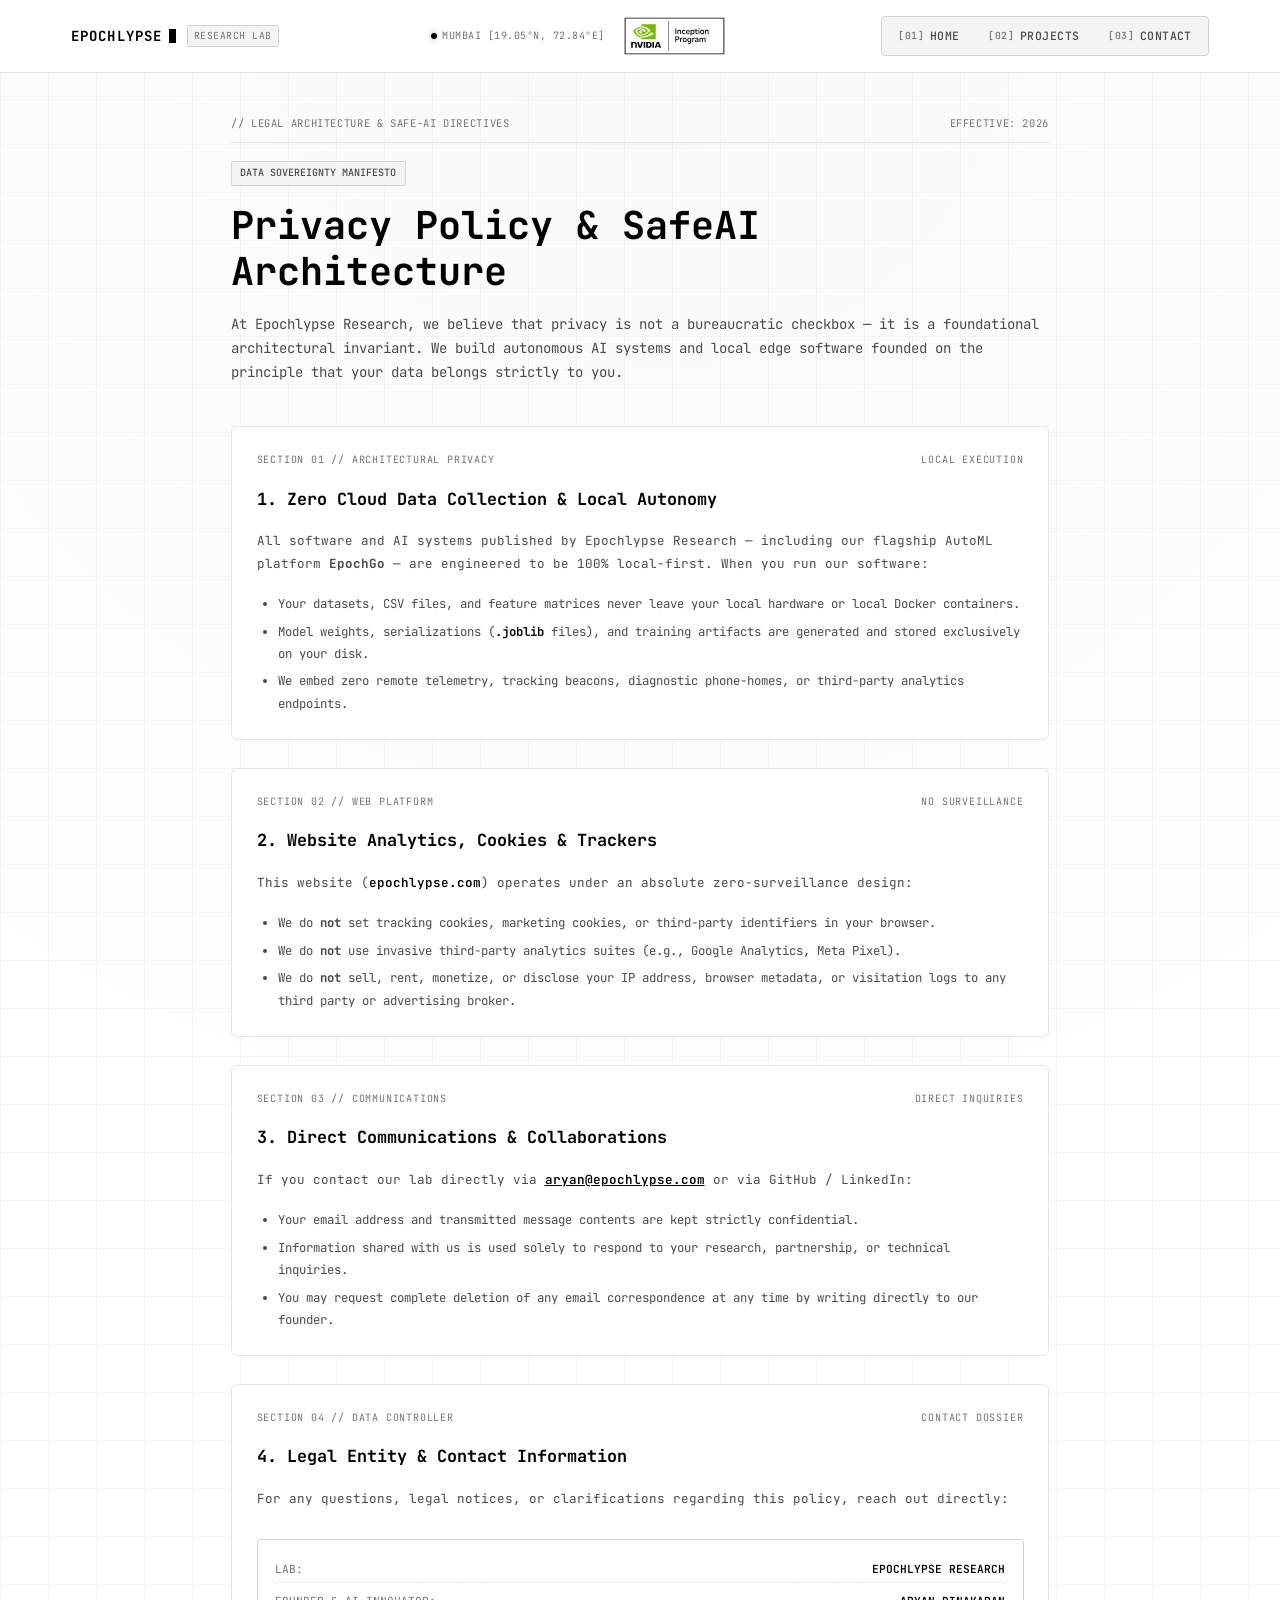
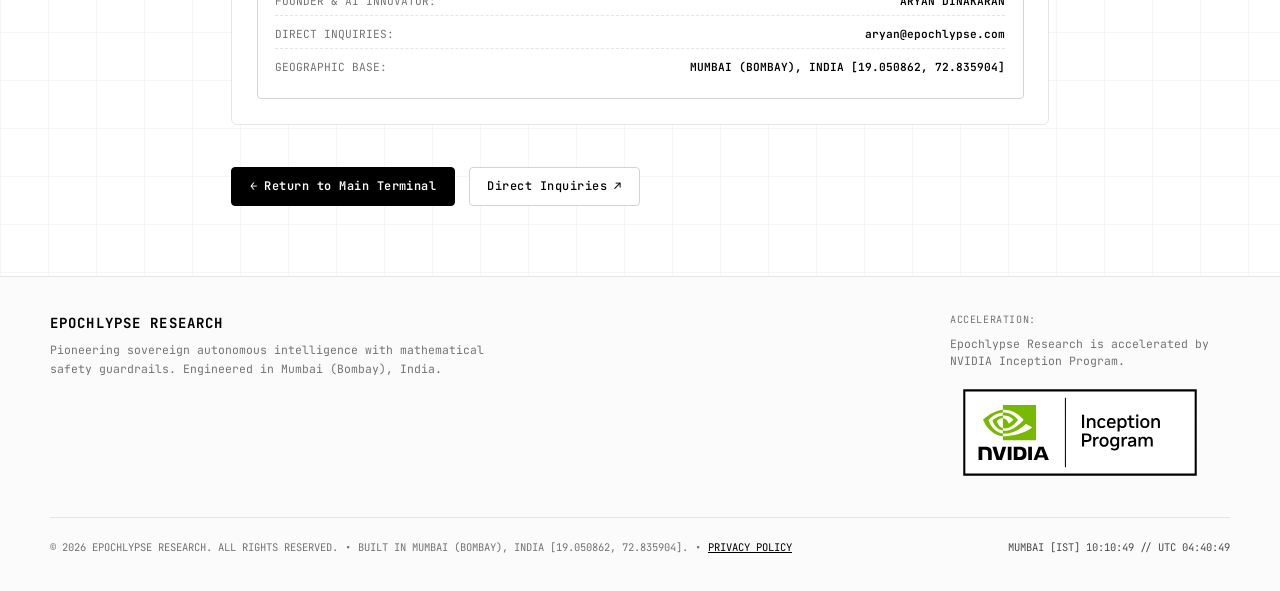
==== privacy.html @ 46781f53 "Deploy Epochlypse Research website with 3D binary globe, SafeAI branding & NVIDIA Inception accelera" ====
<!DOCTYPE html>
<html lang="en">
<head>
  <meta charset="UTF-8" />
  <meta name="viewport" content="width=device-width, initial-scale=1.0" />
  <meta name="theme-color" content="#ffffff" />
  <meta name="description" content="Epochlypse Research Privacy Policy — Local-first execution, zero telemetry, zero data collection, and absolute data sovereignty." />
  <meta name="author" content="Aryan Dinakaran" />
  
  <title>Privacy Policy // Epochlypse Research</title>
  
  <!-- Monospace Typography -->
  <link rel="preconnect" href="https://fonts.googleapis.com" />
  <link rel="preconnect" href="https://fonts.gstatic.com" crossorigin />
  <link href="https://fonts.googleapis.com/css2?family=JetBrains+Mono:wght@300;400;500;600;700&display=swap" rel="stylesheet" />
  
  <!-- Stylesheet -->
  <link rel="stylesheet" href="./style.css" />
  <link rel="icon" href="data:image/svg+xml,<svg xmlns=%22http://www.w3.org/2000/svg%22 viewBox=%220 0 100 100%22><text y=%22.9em%22 font-size=%2290%22 fill=%22%23000000%22 font-family=%22monospace%22 font-weight=%22bold%22>E</text></svg>" />
</head>
<body>

  <!-- ========================================================================
       TOP NAVIGATION & SYSTEM HEADER
       ======================================================================== -->
  <header class="header-wrapper">
    <div class="header-container">
      
      <div class="header-top-row">
        <div class="brand-section">
          <a href="./index.html#home" class="brand-logo" title="Epochlypse Research">
            EPOCHLYPSE <span class="brand-cursor"></span>
          </a>
          <span class="brand-tag">RESEARCH LAB</span>
        </div>

        <div class="header-meta">
          <div class="sys-status">
            <span class="status-dot"></span>
            <span>MUMBAI [19.05°N, 72.84°E]</span>
          </div>
          <a href="https://www.nvidia.com/en-us/startups/" target="_blank" rel="noopener noreferrer" class="header-nvidia-badge" title="Epochlypse Research is accelerated by NVIDIA Inception Program">
            <img src="./assets/nvidia-inception-program-badge-rgb-for-screen.svg" alt="Epochlypse Research is accelerated by NVIDIA Inception Program" />
          </a>
        </div>
      </div>

      <nav class="nav-tabs" role="tablist" aria-label="Main Navigation">
        <a href="./index.html#home" class="nav-tab-btn">
          <span class="nav-tab-num">[01]</span> HOME
        </a>
        <a href="./index.html#projects" class="nav-tab-btn">
          <span class="nav-tab-num">[02]</span> PROJECTS
        </a>
        <a href="./index.html#contact" class="nav-tab-btn">
          <span class="nav-tab-num">[03]</span> CONTACT
        </a>
      </nav>

    </div>
  </header>

  <!-- ========================================================================
       MAIN PRIVACY POLICY CONTENT
       ======================================================================== -->
  <main style="max-width: 860px; padding-top: 3rem; padding-bottom: 5rem;">

    <div class="section-badge-bar">
      <span>// LEGAL ARCHITECTURE &amp; SAFE-AI DIRECTIVES</span>
      <span>EFFECTIVE: 2026</span>
    </div>

    <div style="display: flex; flex-direction: column; gap: 1.25rem; margin-bottom: 3rem;">
      <div class="section-badge" style="align-self: flex-start;">DATA SOVEREIGNTY MANIFESTO</div>
      <h1 style="font-size: clamp(2rem, 3.5vw, 2.75rem); font-weight: 700; color: #000000; line-height: 1.2;">
        Privacy Policy &amp; SafeAI Architecture
      </h1>
      <p style="font-size: 1rem; color: var(--text-secondary); line-height: 1.7;">
        At Epochlypse Research, we believe that privacy is not a bureaucratic checkbox — it is a foundational architectural invariant. We build autonomous AI systems and local edge software founded on the principle that your data belongs strictly to you.
      </p>
    </div>

    <!-- Core Privacy Clauses -->
    <div style="display: flex; flex-direction: column; gap: 2rem;">

      <!-- Section 1 -->
      <div class="card-box">
        <div class="card-header-bar">
          <span>SECTION 01 // ARCHITECTURAL PRIVACY</span>
          <span>LOCAL EXECUTION</span>
        </div>
        <h2 style="font-size: 1.2rem; font-weight: 700; color: #000000;">1. Zero Cloud Data Collection &amp; Local Autonomy</h2>
        <p style="font-size: 0.9rem; color: var(--text-secondary); line-height: 1.8;">
          All software and AI systems published by Epochlypse Research — including our flagship AutoML platform <strong>EpochGo</strong> — are engineered to be 100% local-first. When you run our software:
        </p>
        <ul style="padding-left: 1.5rem; font-size: 0.88rem; color: var(--text-secondary); line-height: 1.8; display: flex; flex-direction: column; gap: 0.4rem;">
          <li>Your datasets, CSV files, and feature matrices never leave your local hardware or local Docker containers.</li>
          <li>Model weights, serializations (<span style="color:#000; font-weight:600;">.joblib</span> files), and training artifacts are generated and stored exclusively on your disk.</li>
          <li>We embed zero remote telemetry, tracking beacons, diagnostic phone-homes, or third-party analytics endpoints.</li>
        </ul>
      </div>

      <!-- Section 2 -->
      <div class="card-box">
        <div class="card-header-bar">
          <span>SECTION 02 // WEB PLATFORM</span>
          <span>NO SURVEILLANCE</span>
        </div>
        <h2 style="font-size: 1.2rem; font-weight: 700; color: #000000;">2. Website Analytics, Cookies &amp; Trackers</h2>
        <p style="font-size: 0.9rem; color: var(--text-secondary); line-height: 1.8;">
          This website (<span style="color:#000; font-weight:600;">epochlypse.com</span>) operates under an absolute zero-surveillance design:
        </p>
        <ul style="padding-left: 1.5rem; font-size: 0.88rem; color: var(--text-secondary); line-height: 1.8; display: flex; flex-direction: column; gap: 0.4rem;">
          <li>We do <strong>not</strong> set tracking cookies, marketing cookies, or third-party identifiers in your browser.</li>
          <li>We do <strong>not</strong> use invasive third-party analytics suites (e.g., Google Analytics, Meta Pixel).</li>
          <li>We do <strong>not</strong> sell, rent, monetize, or disclose your IP address, browser metadata, or visitation logs to any third party or advertising broker.</li>
        </ul>
      </div>

      <!-- Section 3 -->
      <div class="card-box">
        <div class="card-header-bar">
          <span>SECTION 03 // COMMUNICATIONS</span>
          <span>DIRECT INQUIRIES</span>
        </div>
        <h2 style="font-size: 1.2rem; font-weight: 700; color: #000000;">3. Direct Communications &amp; Collaborations</h2>
        <p style="font-size: 0.9rem; color: var(--text-secondary); line-height: 1.8;">
          If you contact our lab directly via <a href="mailto:aryan@epochlypse.com" style="color:#000; font-weight:600; text-decoration:underline;">aryan@epochlypse.com</a> or via GitHub / LinkedIn:
        </p>
        <ul style="padding-left: 1.5rem; font-size: 0.88rem; color: var(--text-secondary); line-height: 1.8; display: flex; flex-direction: column; gap: 0.4rem;">
          <li>Your email address and transmitted message contents are kept strictly confidential.</li>
          <li>Information shared with us is used solely to respond to your research, partnership, or technical inquiries.</li>
          <li>You may request complete deletion of any email correspondence at any time by writing directly to our founder.</li>
        </ul>
      </div>

      <!-- Section 4 -->
      <div class="card-box">
        <div class="card-header-bar">
          <span>SECTION 04 // DATA CONTROLLER</span>
          <span>CONTACT DOSSIER</span>
        </div>
        <h2 style="font-size: 1.2rem; font-weight: 700; color: #000000;">4. Legal Entity &amp; Contact Information</h2>
        <p style="font-size: 0.9rem; color: var(--text-secondary); line-height: 1.8;">
          For any questions, legal notices, or clarifications regarding this policy, reach out directly:
        </p>
        <div class="origin-coords-card" style="margin-top: 0.75rem;">
          <div class="coord-row">
            <span class="coord-key">LAB:</span>
            <span class="coord-val">EPOCHLYPSE RESEARCH</span>
          </div>
          <div class="coord-row">
            <span class="coord-key">FOUNDER &amp; AI INNOVATOR:</span>
            <span class="coord-val">ARYAN DINAKARAN</span>
          </div>
          <div class="coord-row">
            <span class="coord-key">DIRECT INQUIRIES:</span>
            <span class="coord-val">aryan@epochlypse.com</span>
          </div>
          <div class="coord-row">
            <span class="coord-key">GEOGRAPHIC BASE:</span>
            <span class="coord-val">MUMBAI (BOMBAY), INDIA [19.050862, 72.835904]</span>
          </div>
        </div>
      </div>

    </div>

    <!-- Return to Home CTA -->
    <div style="margin-top: 3rem; display: flex; gap: 1rem; align-items: center;">
      <a href="./index.html#home" class="btn-primary">
        ← Return to Main Terminal
      </a>
      <a href="mailto:aryan@epochlypse.com" class="btn-secondary">
        Direct Inquiries ↗
      </a>
    </div>

  </main>

  <!-- ========================================================================
       UNIVERSAL MINIMALIST FOOTER
       ======================================================================== -->
  <footer>
    <div class="footer-container">
      
      <div class="footer-top">
        <div class="footer-brand-col">
          <div class="brand-logo">EPOCHLYPSE RESEARCH</div>
          <p class="footer-motto">
            Pioneering sovereign autonomous intelligence with mathematical safety guardrails. Engineered in Mumbai (Bombay), India.
          </p>
        </div>

        <div class="footer-nvidia-col">
          <span style="font-size: 0.72rem; color: var(--text-muted); letter-spacing: 0.06em; text-transform: uppercase;">ACCELERATION:</span>
          <p style="font-size: 0.82rem; color: var(--text-muted); max-width: 280px; line-height: 1.5;">
            Epochlypse Research is accelerated by NVIDIA Inception Program.
          </p>
          <a href="https://www.nvidia.com/en-us/startups/" target="_blank" rel="noopener noreferrer" title="Epochlypse Research is accelerated by NVIDIA Inception Program">
            <img src="./assets/nvidia-inception-program-badge-rgb-for-screen.svg" alt="Epochlypse Research is accelerated by NVIDIA Inception Program" class="footer-nvidia-badge-img" />
          </a>
        </div>
      </div>

      <div class="footer-bottom">
        <div class="footer-credits">
          <span>&copy; 2026 EPOCHLYPSE RESEARCH. ALL RIGHTS RESERVED.</span>
          <span>&bull;</span>
          <span>BUILT IN MUMBAI (BOMBAY), INDIA [19.050862, 72.835904].</span>
          <span>&bull;</span>
          <a href="./privacy.html" style="color: var(--text-primary); text-decoration: underline;">PRIVACY POLICY</a>
        </div>

        <div id="liveClock" class="footer-clock">
          MUMBAI [IST] --:--:-- // UTC --:--:--
        </div>
      </div>

    </div>
  </footer>

  <script>
    // Live clock for privacy page
    function updateClock() {
      const el = document.getElementById("liveClock");
      if (!el) return;
      const now = new Date();
      const istTime = new Intl.DateTimeFormat("en-GB", { timeZone: "Asia/Kolkata", hour12: false, hour: "2-digit", minute: "2-digit", second: "2-digit" }).format(now);
      const utcTime = String(now.getUTCHours()).padStart(2,"0") + ":" + String(now.getUTCMinutes()).padStart(2,"0") + ":" + String(now.getUTCSeconds()).padStart(2,"0");
      el.textContent = "MUMBAI [IST] " + istTime + " // UTC " + utcTime;
    }
    updateClock();
    setInterval(updateClock, 1000);
  </script>
</body>
</html>
---- style.css ----
/* ==========================================================================
   EPOCHLYPSE RESEARCH // STYLESHEET (LIGHT MODE ONLY)
   Aesthetic: Monochromatic, High-Tech, Code-Style, Minimalist (Parallel.ai inspired)
   Color Palette: Pure Black & White (Light Mode)
   Mobile-First & Fully Responsive
   ========================================================================== */

:root {
  --bg-primary: #ffffff;
  --bg-secondary: #fbfbfb;
  --bg-tertiary: #f4f4f4;
  --bg-card: #ffffff;
  --bg-card-hover: #f9f9f9;
  
  --border-subtle: #e5e5e5;
  --border-medium: #d4d4d4;
  --border-bright: #a3a3a3;
  --border-focus: #000000;
  
  --text-primary: #000000;
  --text-secondary: #4a4a4a;
  --text-muted: #737373;
  --text-faint: #a3a3a3;
  
  --font-mono: "JetBrains Mono", "SF Mono", "Fira Code", "Roboto Mono", Menlo, Monaco, Consolas, "Courier New", monospace;
  --font-sans: -apple-system, BlinkMacSystemFont, "Segoe UI", Roboto, "Helvetica Neue", Arial, sans-serif;
  
  --radius-xs: 2px;
  --radius-sm: 4px;
  --radius-md: 6px;
  --radius-lg: 8px;
  
  --transition-fast: 0.15s cubic-bezier(0.16, 1, 0.3, 1);
  --transition-base: 0.25s cubic-bezier(0.16, 1, 0.3, 1);
  
  --site-max-width: 1180px;
}

/* Base Reset */
*, *::before, *::after {
  box-sizing: border-box;
  margin: 0;
  padding: 0;
}

html, body {
  width: 100%;
  max-width: 100vw;
  overflow-x: hidden;
}

html {
  background-color: var(--bg-primary);
  color: var(--text-primary);
  font-family: var(--font-mono);
  font-size: 14px;
  line-height: 1.6;
  -webkit-font-smoothing: antialiased;
  -moz-osx-font-smoothing: grayscale;
  scroll-behavior: smooth;
}

body {
  background-color: var(--bg-primary);
  color: var(--text-primary);
  min-height: 100vh;
  display: flex;
  flex-direction: column;
  position: relative;
  background-image: 
    radial-gradient(circle at 50% 0%, rgba(0, 0, 0, 0.02) 0%, transparent 70%),
    linear-gradient(to right, rgba(0, 0, 0, 0.035) 1px, transparent 1px),
    linear-gradient(to bottom, rgba(0, 0, 0, 0.035) 1px, transparent 1px);
  background-size: 100% 100%, 48px 48px, 48px 48px;
  background-position: 0 0, 0 0, 0 0;
}

/* Utility Links */
a {
  color: var(--text-primary);
  text-decoration: none;
  transition: all var(--transition-fast);
}

a:hover {
  color: #000000;
  text-decoration: underline;
  text-underline-offset: 3px;
}

/* Header & Navigation */
.header-wrapper {
  position: sticky;
  top: 0;
  z-index: 100;
  background: rgba(255, 255, 255, 0.94);
  backdrop-filter: blur(14px);
  -webkit-backdrop-filter: blur(14px);
  border-bottom: 1px solid var(--border-subtle);
  width: 100%;
  max-width: 100vw;
  box-sizing: border-box;
}

.header-container {
  max-width: var(--site-max-width);
  margin: 0 auto;
  padding: 0.85rem 1.5rem;
  display: flex;
  align-items: center;
  justify-content: space-between;
  gap: 1.25rem;
}

.header-top-row {
  display: contents;
}

.brand-section {
  display: flex;
  align-items: center;
  gap: 0.75rem;
}

.brand-logo {
  font-weight: 700;
  font-size: 1rem;
  letter-spacing: 0.08em;
  text-transform: uppercase;
  color: var(--text-primary);
  display: flex;
  align-items: center;
  gap: 0.5rem;
}

.brand-cursor {
  display: inline-block;
  width: 7px;
  height: 14px;
  background-color: var(--text-primary);
  animation: blink 1.1s steps(2, start) infinite;
}

@keyframes blink {
  0%, 100% { opacity: 1; }
  50% { opacity: 0; }
}

.brand-tag {
  font-size: 0.7rem;
  color: var(--text-muted);
  border: 1px solid var(--border-medium);
  padding: 0.15rem 0.45rem;
  border-radius: var(--radius-xs);
  letter-spacing: 0.05em;
  text-transform: uppercase;
  background: var(--bg-tertiary);
}

/* Nav Tabs */
.nav-tabs {
  display: flex;
  align-items: center;
  background: var(--bg-tertiary);
  border: 1px solid var(--border-medium);
  border-radius: var(--radius-sm);
  padding: 0.25rem;
  gap: 0.25rem;
}

.nav-tab-btn {
  background: transparent;
  color: var(--text-secondary);
  border: none;
  font-family: var(--font-mono);
  font-size: 0.82rem;
  font-weight: 500;
  padding: 0.45rem 0.9rem;
  border-radius: var(--radius-xs);
  cursor: pointer;
  letter-spacing: 0.04em;
  transition: all var(--transition-fast);
  display: flex;
  align-items: center;
  gap: 0.4rem;
}

.nav-tab-btn:hover {
  color: var(--text-primary);
  background: rgba(0, 0, 0, 0.04);
}

.nav-tab-btn.active {
  color: #ffffff;
  background: #000000;
  font-weight: 600;
}

.nav-tab-num {
  font-size: 0.7rem;
  opacity: 0.75;
}

/* Header Meta & Badge */
.header-meta {
  display: flex;
  align-items: center;
  gap: 1rem;
}

.sys-status {
  display: flex;
  align-items: center;
  gap: 0.4rem;
  font-size: 0.72rem;
  color: var(--text-muted);
  letter-spacing: 0.05em;
}

.status-dot {
  width: 6px;
  height: 6px;
  border-radius: 50%;
  background-color: #000000;
  box-shadow: 0 0 6px rgba(0, 0, 0, 0.35);
  animation: pulse-dot 2.5s infinite;
}

@keyframes pulse-dot {
  0%, 100% { opacity: 1; transform: scale(1); }
  50% { opacity: 0.35; transform: scale(0.85); }
}

.header-nvidia-badge {
  display: flex;
  align-items: center;
  transition: opacity var(--transition-fast);
}

.header-nvidia-badge img {
  height: 48px;
  width: auto;
  border-radius: var(--radius-xs);
  display: block;
}

.header-nvidia-badge:hover {
  opacity: 0.85;
}

/* Main Container */
main {
  flex: 1;
  max-width: var(--site-max-width);
  width: 100%;
  margin: 0 auto;
  padding: 2.5rem 1.5rem 4rem;
}

/* Tab Views */
.tab-view {
  display: none;
  opacity: 0;
  transform: translateY(6px);
  transition: opacity var(--transition-base), transform var(--transition-base);
}

.tab-view.active {
  display: block;
  opacity: 1;
  transform: translateY(0);
}

/* Common Section Headers */
.section-badge-bar {
  display: flex;
  align-items: center;
  justify-content: space-between;
  flex-wrap: wrap;
  gap: 0.5rem;
  margin-bottom: 1.25rem;
  padding-bottom: 0.75rem;
  border-bottom: 1px solid var(--border-subtle);
  font-size: 0.75rem;
  color: var(--text-muted);
  letter-spacing: 0.06em;
  text-transform: uppercase;
}

.section-badge {
  display: inline-flex;
  align-items: center;
  gap: 0.4rem;
  background: var(--bg-tertiary);
  border: 1px solid var(--border-medium);
  padding: 0.25rem 0.6rem;
  border-radius: var(--radius-xs);
  font-size: 0.72rem;
  color: var(--text-secondary);
  font-weight: 500;
}

/* ==========================================================================
   TAB 1: HOME // HERO & GLOBE
   ========================================================================== */

.hero-section {
  display: grid;
  grid-template-columns: 1.2fr 1fr;
  gap: 2.5rem;
  align-items: center;
  margin-bottom: 4.5rem;
  padding: 1.5rem 0;
}

.hero-content {
  display: flex;
  flex-direction: column;
  gap: 1.5rem;
}

.punchline-badge {
  display: inline-flex;
  align-items: center;
  gap: 0.5rem;
  font-size: 0.75rem;
  color: var(--text-secondary);
  letter-spacing: 0.08em;
  text-transform: uppercase;
  flex-wrap: wrap;
}

.hero-punchline {
  font-size: clamp(1.8rem, 3.2vw, 2.65rem);
  font-weight: 700;
  line-height: 1.25;
  letter-spacing: -0.02em;
  color: var(--text-primary);
}

.hero-punchline span.highlight {
  color: #000000;
  border-bottom: 2px solid #000000;
  padding-bottom: 2px;
}

.hero-description {
  font-size: 0.95rem;
  color: var(--text-secondary);
  line-height: 1.7;
  max-width: 580px;
}

.hero-cta-group {
  display: flex;
  flex-wrap: wrap;
  align-items: center;
  gap: 0.85rem;
  margin-top: 0.5rem;
}

.btn-primary {
  display: inline-flex;
  align-items: center;
  gap: 0.5rem;
  background: #000000;
  color: #ffffff;
  font-family: var(--font-mono);
  font-size: 0.85rem;
  font-weight: 600;
  padding: 0.65rem 1.25rem;
  border-radius: var(--radius-sm);
  border: 1px solid #000000;
  cursor: pointer;
  letter-spacing: 0.04em;
  transition: all var(--transition-fast);
  text-decoration: none;
}

.btn-primary:hover {
  background: #262626;
  border-color: #262626;
  color: #ffffff;
  text-decoration: none;
  transform: translateY(-1px);
}

.btn-secondary {
  display: inline-flex;
  align-items: center;
  gap: 0.5rem;
  background: #ffffff;
  color: var(--text-primary);
  font-family: var(--font-mono);
  font-size: 0.85rem;
  font-weight: 500;
  padding: 0.65rem 1.25rem;
  border-radius: var(--radius-sm);
  border: 1px solid var(--border-medium);
  cursor: pointer;
  letter-spacing: 0.04em;
  transition: all var(--transition-fast);
  text-decoration: none;
}

.btn-secondary:hover {
  background: var(--bg-tertiary);
  border-color: var(--border-bright);
  color: #000000;
  text-decoration: none;
  transform: translateY(-1px);
}

/* Globe Visual Container */
.globe-wrapper {
  position: relative;
  display: flex;
  flex-direction: column;
  align-items: center;
  justify-content: center;
  width: 100%;
}

.globe-hud-bar {
  display: flex;
  align-items: center;
  justify-content: space-between;
  width: 100%;
  max-width: 480px;
  font-size: 0.72rem;
  color: var(--text-muted);
  margin-bottom: 0.5rem;
  letter-spacing: 0.05em;
  text-transform: uppercase;
  flex-wrap: wrap;
  gap: 0.4rem;
}

.globe-canvas-container {
  position: relative;
  width: 100%;
  max-width: 480px;
  aspect-ratio: 1 / 1;
  display: flex;
  align-items: center;
  justify-content: center;
  cursor: grab;
  user-select: none;
  touch-action: none;
  background: transparent;
  border: none;
}

.globe-canvas-container:active {
  cursor: grabbing;
}

#globeCanvas {
  width: 100%;
  height: 100%;
  display: block;
}

.globe-controls-bar {
  display: flex;
  align-items: center;
  justify-content: space-between;
  width: 100%;
  max-width: 480px;
  font-size: 0.72rem;
  color: var(--text-muted);
  margin-top: 0.5rem;
  flex-wrap: wrap;
  gap: 0.4rem;
}

.globe-action-btn {
  background: var(--bg-primary);
  border: 1px solid var(--border-medium);
  color: var(--text-secondary);
  font-family: var(--font-mono);
  font-size: 0.7rem;
  padding: 0.2rem 0.5rem;
  border-radius: var(--radius-xs);
  cursor: pointer;
  transition: all var(--transition-fast);
}

.globe-action-btn:hover {
  border-color: #000000;
  color: #000000;
}

/* Quick Ticker Strip */
.ticker-strip {
  display: grid;
  grid-template-columns: repeat(4, 1fr);
  gap: 1rem;
  border-top: 1px solid var(--border-subtle);
  border-bottom: 1px solid var(--border-subtle);
  padding: 1rem 0;
  margin-bottom: 4rem;
}

.ticker-item {
  display: flex;
  flex-direction: column;
  gap: 0.25rem;
}

.ticker-label {
  font-size: 0.7rem;
  color: var(--text-muted);
  letter-spacing: 0.08em;
  text-transform: uppercase;
}

.ticker-val {
  font-size: 0.85rem;
  font-weight: 600;
  color: var(--text-primary);
  white-space: nowrap;
  overflow: hidden;
  text-overflow: ellipsis;
}

/* ==========================================================================
   ABOUT & ORIGIN SECTION (HOME TAB)
   ========================================================================== */

.about-section {
  display: flex;
  flex-direction: column;
  gap: 2rem;
  margin-bottom: 4rem;
}

/* Origin Banner: Mumbai Branding */
.origin-banner {
  background: var(--bg-secondary);
  border: 1px solid var(--border-subtle);
  border-radius: var(--radius-md);
  padding: 2rem;
  display: grid;
  grid-template-columns: 1.5fr 1fr;
  gap: 2rem;
  align-items: center;
  position: relative;
  overflow: hidden;
}

.origin-banner::before {
  content: "";
  position: absolute;
  top: 0;
  left: 0;
  width: 4px;
  height: 100%;
  background: #000000;
}

.origin-text-block {
  display: flex;
  flex-direction: column;
  gap: 0.75rem;
}

.origin-title {
  font-size: clamp(1.4rem, 2.5vw, 1.85rem);
  font-weight: 700;
  color: var(--text-primary);
  line-height: 1.3;
}

.origin-desc {
  font-size: 0.9rem;
  color: var(--text-secondary);
  line-height: 1.7;
}

.origin-coords-card {
  background: var(--bg-primary);
  border: 1px solid var(--border-medium);
  border-radius: var(--radius-sm);
  padding: 1.25rem;
  display: flex;
  flex-direction: column;
  gap: 0.5rem;
  font-size: 0.8rem;
}

.coord-row {
  display: flex;
  justify-content: space-between;
  align-items: center;
  padding: 0.25rem 0;
  border-bottom: 1px dashed var(--border-subtle);
}

.coord-row:last-child {
  border-bottom: none;
}

.coord-key {
  color: var(--text-muted);
}

.coord-val {
  color: var(--text-primary);
  font-weight: 600;
}

/* Founder & Partnerships Grid */
.about-grid {
  display: grid;
  grid-template-columns: 1.2fr 1fr;
  gap: 1.5rem;
}

.card-box {
  background: var(--bg-primary);
  border: 1px solid var(--border-subtle);
  border-radius: var(--radius-md);
  padding: 1.75rem;
  display: flex;
  flex-direction: column;
  gap: 1.25rem;
  transition: border-color var(--transition-fast);
}

.card-box:hover {
  border-color: var(--border-bright);
}

.card-header-bar {
  display: flex;
  align-items: center;
  justify-content: space-between;
  font-size: 0.72rem;
  color: var(--text-muted);
  letter-spacing: 0.08em;
  text-transform: uppercase;
}

.founder-title-group {
  display: flex;
  flex-direction: column;
  gap: 0.25rem;
}

.founder-name {
  font-size: 1.35rem;
  font-weight: 700;
  color: var(--text-primary);
}

.founder-role {
  font-size: 0.82rem;
  color: var(--text-secondary);
}

.founder-bio {
  font-size: 0.88rem;
  color: var(--text-secondary);
  line-height: 1.7;
}

.founder-links {
  display: flex;
  flex-wrap: wrap;
  gap: 0.75rem;
  margin-top: auto;
}

.btn-link-mono {
  display: inline-flex;
  align-items: center;
  gap: 0.4rem;
  font-size: 0.8rem;
  color: var(--text-primary);
  border: 1px solid var(--border-medium);
  padding: 0.4rem 0.8rem;
  border-radius: var(--radius-xs);
  background: var(--bg-secondary);
  transition: all var(--transition-fast);
}

.btn-link-mono:hover {
  border-color: #000000;
  background: #000000;
  color: #ffffff;
  text-decoration: none;
}

/* NVIDIA Inception Card */
.nvidia-card {
  display: flex;
  flex-direction: column;
  gap: 1.25rem;
}

.nvidia-badge-container {
  display: flex;
  align-items: center;
  justify-content: flex-start;
  padding: 0.75rem 0;
}

.nvidia-badge-img {
  max-width: 260px;
  width: 100%;
  height: auto;
  border-radius: var(--radius-xs);
  display: block;
}

.nvidia-desc {
  font-size: 0.88rem;
  color: var(--text-secondary);
  line-height: 1.7;
}

/* SafeAI Pillars Grid */
.pillars-section {
  margin-top: 1.5rem;
}

.pillars-grid {
  display: grid;
  grid-template-columns: repeat(3, 1fr);
  gap: 1.25rem;
  margin-top: 1rem;
}

.pillar-item {
  background: var(--bg-secondary);
  border: 1px solid var(--border-subtle);
  border-radius: var(--radius-sm);
  padding: 1.25rem;
  display: flex;
  flex-direction: column;
  gap: 0.75rem;
  transition: border-color var(--transition-fast);
}

.pillar-item:hover {
  border-color: var(--border-bright);
}

.pillar-num {
  font-size: 0.72rem;
  color: var(--text-muted);
  letter-spacing: 0.08em;
}

.pillar-title {
  font-size: 0.95rem;
  font-weight: 600;
  color: var(--text-primary);
}

.pillar-desc {
  font-size: 0.82rem;
  color: var(--text-secondary);
  line-height: 1.6;
}

/* ==========================================================================
   TAB 2: PROJECTS // EPOCHGO FLAGSHIP ONLY
   ========================================================================= */

.projects-section {
  display: flex;
  flex-direction: column;
  gap: 2.5rem;
}

.flagship-card {
  background: var(--bg-primary);
  border: 1px solid var(--border-medium);
  border-radius: var(--radius-md);
  padding: 2.25rem;
  display: flex;
  flex-direction: column;
  gap: 1.75rem;
  position: relative;
  box-shadow: 0 4px 20px rgba(0, 0, 0, 0.02);
}

.flagship-top {
  display: flex;
  flex-direction: column;
  gap: 0.75rem;
}

.project-badges {
  display: flex;
  flex-wrap: wrap;
  gap: 0.5rem;
}

.project-badge {
  font-size: 0.68rem;
  letter-spacing: 0.06em;
  text-transform: uppercase;
  padding: 0.2rem 0.5rem;
  border-radius: var(--radius-xs);
  border: 1px solid var(--border-medium);
  background: var(--bg-tertiary);
  color: var(--text-secondary);
}

.project-badge.flagship {
  border-color: #000000;
  color: #ffffff;
  background: #000000;
  font-weight: 600;
}

.flagship-title-row {
  display: flex;
  justify-content: space-between;
  align-items: flex-start;
  flex-wrap: wrap;
  gap: 1rem;
}

.flagship-name {
  font-size: clamp(1.8rem, 3vw, 2.4rem);
  font-weight: 700;
  color: var(--text-primary);
  display: flex;
  align-items: center;
  gap: 0.6rem;
}

.flagship-tagline {
  font-size: 1.05rem;
  color: var(--text-secondary);
  max-width: 700px;
  line-height: 1.6;
}

/* Metrics Row */
.stats-grid {
  display: grid;
  grid-template-columns: repeat(4, 1fr);
  gap: 1rem;
  margin: 0.5rem 0;
}

.stat-card {
  background: var(--bg-secondary);
  border: 1px solid var(--border-subtle);
  border-radius: var(--radius-sm);
  padding: 1.25rem;
  display: flex;
  flex-direction: column;
  gap: 0.35rem;
}

.stat-value {
  font-size: 1.85rem;
  font-weight: 700;
  color: var(--text-primary);
  line-height: 1.1;
}

.stat-label {
  font-size: 0.72rem;
  color: var(--text-muted);
  letter-spacing: 0.06em;
  text-transform: uppercase;
}

/* Agents Breakdown */
.agents-breakdown {
  display: flex;
  flex-direction: column;
  gap: 0.75rem;
}

.breakdown-title {
  font-size: 0.8rem;
  color: var(--text-muted);
  letter-spacing: 0.08em;
  text-transform: uppercase;
}

.agents-grid {
  display: grid;
  grid-template-columns: repeat(3, 1fr);
  gap: 1rem;
}

.agent-box {
  background: var(--bg-secondary);
  border: 1px solid var(--border-subtle);
  border-radius: var(--radius-sm);
  padding: 1.25rem;
  display: flex;
  flex-direction: column;
  gap: 0.5rem;
}

.agent-num {
  font-size: 0.7rem;
  color: var(--text-muted);
  font-weight: 600;
}

.agent-name {
  font-size: 0.9rem;
  font-weight: 600;
  color: var(--text-primary);
}

.agent-desc {
  font-size: 0.8rem;
  color: var(--text-secondary);
  line-height: 1.5;
}

/* Terminal Quickstart */
.terminal-block {
  background: #0a0a0a;
  color: #ffffff;
  border: 1px solid #222222;
  border-radius: var(--radius-sm);
  overflow: hidden;
}

.terminal-header {
  background: #141414;
  padding: 0.6rem 1rem;
  display: flex;
  justify-content: space-between;
  align-items: center;
  border-bottom: 1px solid #262626;
  font-size: 0.72rem;
  color: #888888;
}

.terminal-dots {
  display: flex;
  gap: 5px;
}

.terminal-dot {
  width: 8px;
  height: 8px;
  border-radius: 50%;
  background: #333333;
}

.terminal-copy-btn {
  background: transparent;
  border: 1px solid #333333;
  color: #cccccc;
  font-family: var(--font-mono);
  font-size: 0.72rem;
  padding: 0.2rem 0.55rem;
  border-radius: var(--radius-xs);
  cursor: pointer;
  transition: all var(--transition-fast);
}

.terminal-copy-btn:hover {
  background: #ffffff;
  color: #000000;
  border-color: #ffffff;
}

.terminal-code {
  padding: 1.25rem;
  font-family: var(--font-mono);
  font-size: 0.85rem;
  line-height: 1.8;
  color: #a3a3a3;
  overflow-x: auto;
}

.terminal-code span.cmd {
  color: #ffffff;
  font-weight: 600;
}

.terminal-code span.comment {
  color: #666666;
}

/* ==========================================================================
   TAB 3: CONTACT // SECURE OUTREACH
   ========================================================================== */

.contact-section {
  display: flex;
  flex-direction: column;
  gap: 2rem;
}

.contact-grid {
  display: grid;
  grid-template-columns: 1.2fr 1fr;
  gap: 2rem;
}

.contact-primary-card {
  background: var(--bg-primary);
  border: 1px solid var(--border-subtle);
  border-radius: var(--radius-md);
  padding: 2.25rem;
  display: flex;
  flex-direction: column;
  gap: 1.75rem;
}

.contact-header-group {
  display: flex;
  flex-direction: column;
  gap: 0.5rem;
}

.contact-title {
  font-size: 1.6rem;
  font-weight: 700;
  color: var(--text-primary);
}

.contact-subtitle {
  font-size: 0.9rem;
  color: var(--text-secondary);
  line-height: 1.6;
}

/* Email Box */
.email-display-box {
  background: var(--bg-secondary);
  border: 1px solid var(--border-medium);
  border-radius: var(--radius-sm);
  padding: 1.25rem;
  display: flex;
  align-items: center;
  justify-content: space-between;
  gap: 1rem;
  flex-wrap: wrap;
}

.email-address {
  font-size: 1.15rem;
  font-weight: 700;
  color: #000000;
  letter-spacing: 0.02em;
}

.email-actions {
  display: flex;
  align-items: center;
  gap: 0.5rem;
}

.btn-copy-email {
  background: #000000;
  color: #ffffff;
  border: 1px solid #000000;
  font-family: var(--font-mono);
  font-size: 0.8rem;
  font-weight: 600;
  padding: 0.45rem 0.9rem;
  border-radius: var(--radius-xs);
  cursor: pointer;
  transition: all var(--transition-fast);
}

.btn-copy-email:hover {
  background: #333333;
  border-color: #333333;
}

/* Contact Details Card */
.contact-meta-card {
  background: var(--bg-primary);
  border: 1px solid var(--border-subtle);
  border-radius: var(--radius-md);
  padding: 2rem;
  display: flex;
  flex-direction: column;
  gap: 1.5rem;
}

.contact-meta-list {
  display: flex;
  flex-direction: column;
  gap: 1rem;
}

.contact-meta-item {
  display: flex;
  flex-direction: column;
  gap: 0.25rem;
  padding-bottom: 0.75rem;
  border-bottom: 1px solid var(--border-subtle);
}

.contact-meta-item:last-child {
  border-bottom: none;
  padding-bottom: 0;
}

.meta-label {
  font-size: 0.72rem;
  color: var(--text-muted);
  letter-spacing: 0.08em;
  text-transform: uppercase;
}

.meta-content {
  font-size: 0.92rem;
  color: var(--text-primary);
  font-weight: 500;
}

/* Interactive Composer */
.message-composer {
  background: var(--bg-secondary);
  border: 1px solid var(--border-subtle);
  border-radius: var(--radius-sm);
  padding: 1.5rem;
  display: flex;
  flex-direction: column;
  gap: 1rem;
}

.composer-title {
  font-size: 0.8rem;
  color: var(--text-muted);
  letter-spacing: 0.08em;
  text-transform: uppercase;
}

.composer-input, .composer-textarea {
  width: 100%;
  background: #ffffff;
  border: 1px solid var(--border-medium);
  color: var(--text-primary);
  font-family: var(--font-mono);
  font-size: 0.85rem;
  padding: 0.75rem 0.9rem;
  border-radius: var(--radius-xs);
  outline: none;
  transition: border-color var(--transition-fast);
}

.composer-input:focus, .composer-textarea:focus {
  border-color: var(--border-focus);
}

.composer-textarea {
  resize: vertical;
  min-height: 90px;
}

/* ==========================================================================
   FOOTER
   ========================================================================== */

footer {
  border-top: 1px solid var(--border-subtle);
  background: var(--bg-secondary);
  width: 100%;
  padding: 2.5rem 1.5rem;
}

.footer-container {
  max-width: var(--site-max-width);
  margin: 0 auto;
  display: flex;
  flex-direction: column;
  gap: 2rem;
}

.footer-top {
  display: flex;
  justify-content: space-between;
  align-items: flex-start;
  flex-wrap: wrap;
  gap: 1.5rem;
}

.footer-brand-col {
  display: flex;
  flex-direction: column;
  gap: 0.5rem;
  max-width: 440px;
}

.footer-motto {
  font-size: 0.82rem;
  color: var(--text-muted);
  line-height: 1.6;
}

.footer-nvidia-col {
  display: flex;
  flex-direction: column;
  gap: 0.5rem;
  align-items: flex-start;
}

.footer-nvidia-badge-img {
  max-width: 260px;
  width: 100%;
  height: auto;
  border-radius: var(--radius-xs);
  display: block;
}

.contact-nvidia-badge-img {
  max-width: 260px;
  width: 100%;
  height: auto;
  border-radius: var(--radius-xs);
  display: block;
}

.footer-bottom {
  display: flex;
  justify-content: space-between;
  align-items: center;
  flex-wrap: wrap;
  gap: 1rem;
  padding-top: 1.5rem;
  border-top: 1px solid var(--border-subtle);
  font-size: 0.75rem;
  color: var(--text-muted);
}

.footer-credits {
  display: flex;
  align-items: center;
  gap: 0.5rem;
}

.footer-clock {
  font-family: var(--font-mono);
  color: var(--text-secondary);
}

/* Toast Notification */
.toast-notice {
  position: fixed;
  bottom: 2rem;
  right: 2rem;
  background: #000000;
  color: #ffffff;
  font-family: var(--font-mono);
  font-size: 0.8rem;
  font-weight: 600;
  padding: 0.65rem 1.25rem;
  border-radius: var(--radius-sm);
  box-shadow: 0 8px 30px rgba(0, 0, 0, 0.15);
  opacity: 0;
  transform: translateY(12px);
  pointer-events: none;
  transition: all var(--transition-fast);
  z-index: 1000;
}

.toast-notice.show {
  opacity: 1;
  transform: translateY(0);
}

/* ==========================================================================
   MOBILE & RESPONSIVE BREAKPOINTS
   ========================================================================== */

@media (max-width: 992px) {
  .hero-section {
    grid-template-columns: 1fr;
    gap: 2.5rem;
  }
  
  /* On mobile / tablets: Title stays on top, globe is down below */
  .hero-content {
    order: 1;
  }
  
  .globe-wrapper {
    order: 2;
  }
  
  .globe-canvas-container {
    max-width: 360px;
  }
  
  .about-grid, .contact-grid, .origin-banner {
    grid-template-columns: 1fr;
  }
  
  .stats-grid {
    grid-template-columns: repeat(2, 1fr);
  }
  
  .agents-grid {
    grid-template-columns: 1fr;
  }
  
  .pillars-grid {
    grid-template-columns: 1fr;
  }
  
  .ticker-strip {
    grid-template-columns: repeat(2, 1fr);
    row-gap: 1.25rem;
  }
}

@media (max-width: 768px) {
  html {
    font-size: 13px;
  }
  
  .header-container {
    display: flex;
    flex-direction: column;
    gap: 0.65rem;
    padding: 0.65rem 1rem;
    width: 100%;
    box-sizing: border-box;
  }

  .header-top-row {
    display: flex;
    align-items: center;
    justify-content: space-between;
    width: 100%;
  }

  .brand-logo {
    font-size: 0.88rem;
    gap: 0.35rem;
  }
  
  .brand-tag {
    font-size: 0.62rem;
    padding: 0.1rem 0.3rem;
  }

  .header-meta {
    display: flex;
    align-items: center;
  }

  .sys-status {
    display: none;
  }

  .header-nvidia-badge img {
    height: 36px;
  }
  
  .nav-tabs {
    width: 100%;
    display: flex;
    padding: 0.2rem;
    gap: 0.25rem;
    box-sizing: border-box;
  }
  
  .nav-tab-btn {
    flex: 1 1 0;
    min-width: 0;
    justify-content: center;
    padding: 0.45rem 0.2rem;
    font-size: 0.72rem;
    letter-spacing: 0;
    gap: 0.25rem;
    white-space: nowrap;
  }

  .nav-tab-num {
    font-size: 0.62rem;
  }

  @media (max-width: 440px) {
    .nav-tab-num {
      display: none;
    }
    .nav-tab-btn {
      font-size: 0.72rem;
      padding: 0.45rem 0.1rem;
    }
  }

  .hero-cta-group {
    flex-direction: column;
    align-items: stretch;
    width: 100%;
  }

  .hero-cta-group .btn-primary,
  .hero-cta-group .btn-secondary {
    width: 100%;
    justify-content: center;
  }
  
  .globe-canvas-container {
    max-width: 310px;
  }
  
  .flagship-card {
    padding: 1.25rem;
  }
  
  .stats-grid {
    grid-template-columns: 1fr;
  }
  
  .email-display-box {
    flex-direction: column;
    align-items: flex-start;
  }
  
  .ticker-strip {
    grid-template-columns: 1fr;
  }
  
  .footer-bottom {
    flex-direction: column;
    align-items: flex-start;
    gap: 0.75rem;
  }
}
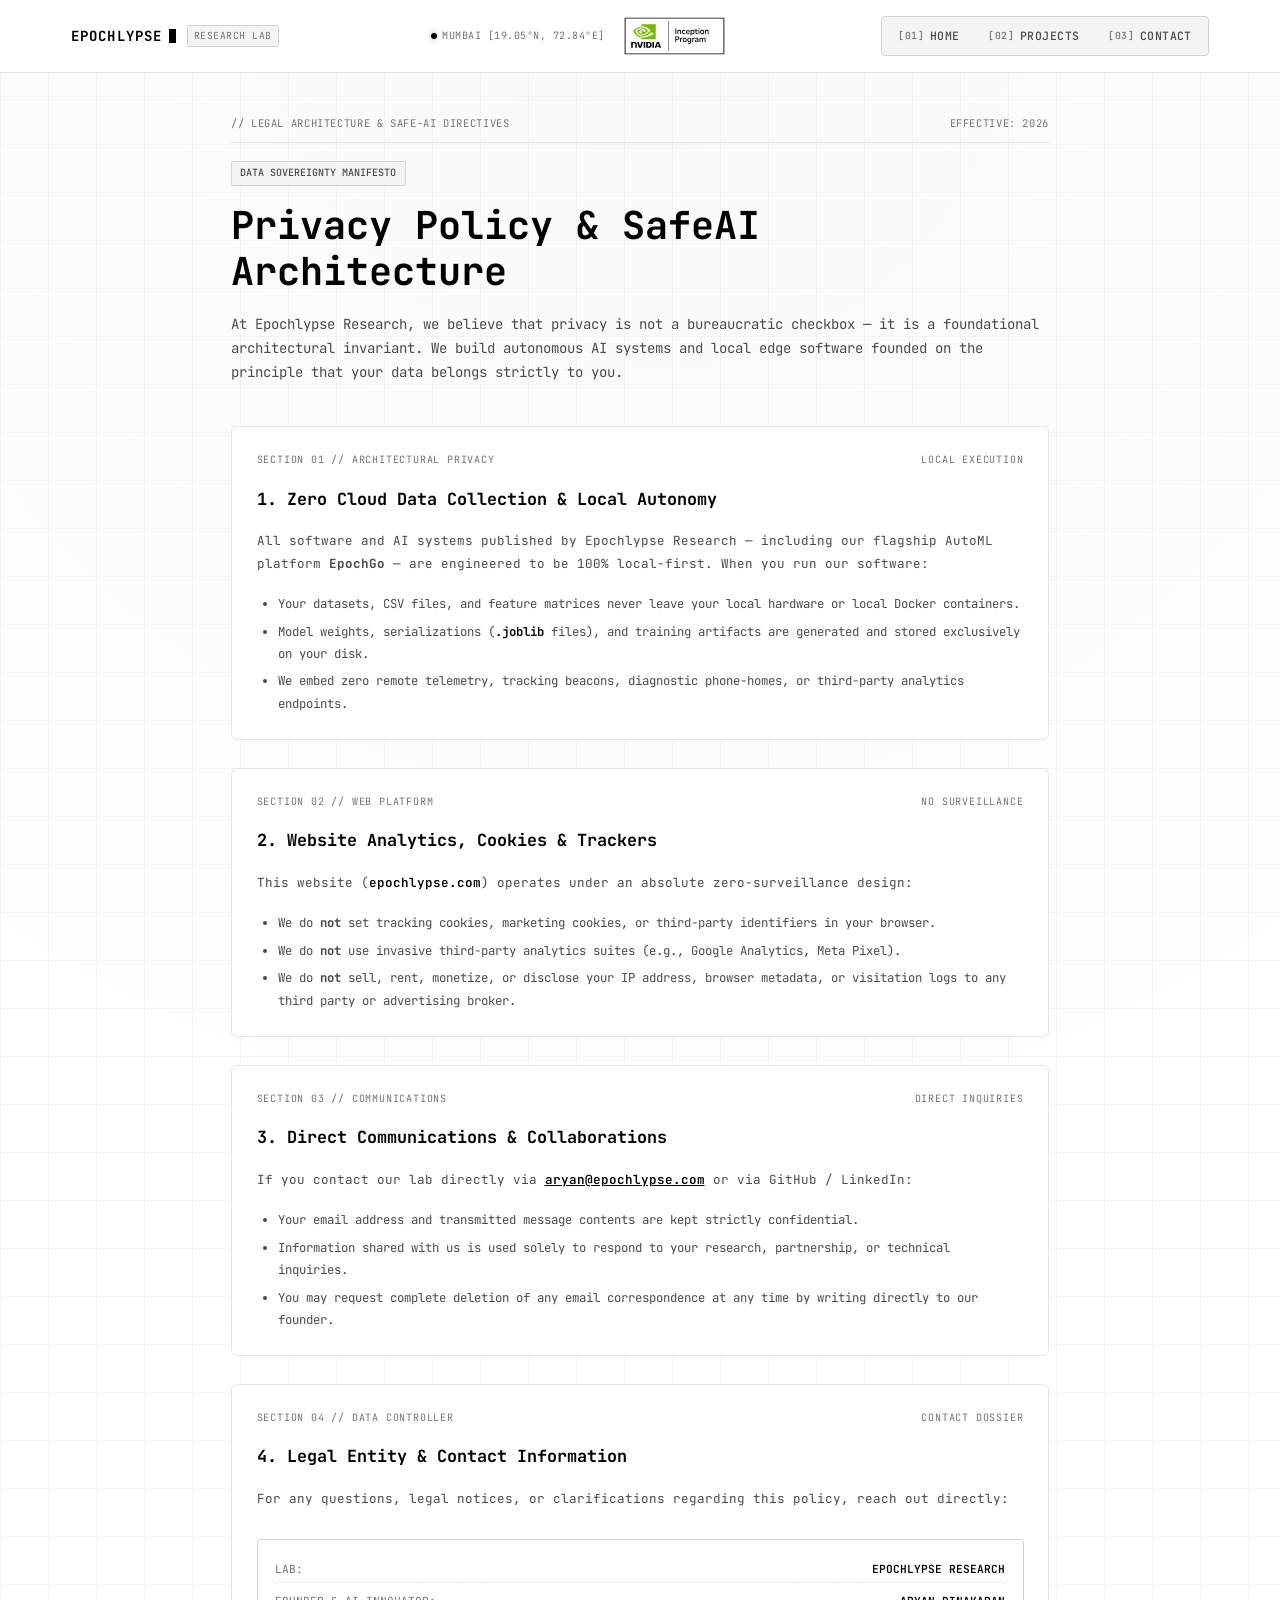
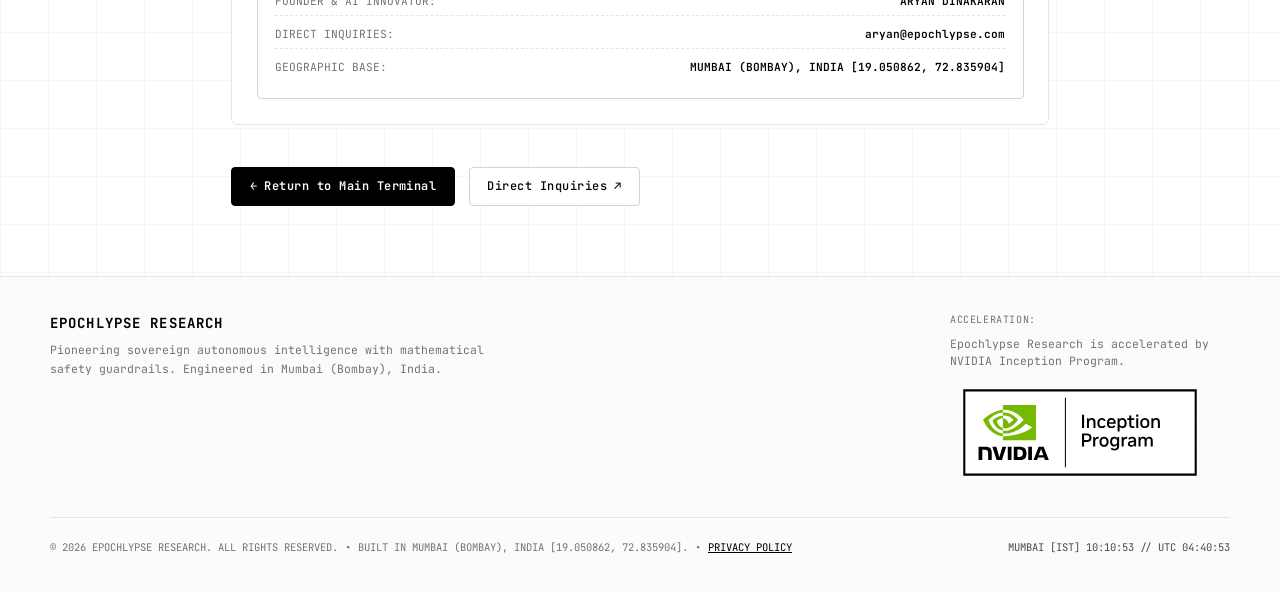
==== commit 07695370: "Optimize for Google Knowledge Panel with Schema.org graph, sitemap.xml, robots.txt, and update ticke" ====
--- a/privacy.html
+++ b/privacy.html
@@ -8,6 +8,41 @@
   <meta name="author" content="Aryan Dinakaran" />
   
   <title>Privacy Policy // Epochlypse Research</title>
+
+  <!-- Canonical URL & Indexation Directives -->
+  <link rel="canonical" href="https://epochlypse.com/privacy.html" />
+  <meta name="robots" content="index, follow" />
+  <meta name="googlebot" content="index, follow" />
+
+  <!-- OpenGraph Metadata -->
+  <meta property="og:locale" content="en_US" />
+  <meta property="og:type" content="website" />
+  <meta property="og:title" content="Privacy Policy // Epochlypse Research" />
+  <meta property="og:description" content="Epochlypse Research Privacy Policy — Local-first execution, zero telemetry, zero data collection, and absolute data sovereignty." />
+  <meta property="og:url" content="https://epochlypse.com/privacy.html" />
+  <meta property="og:site_name" content="Epochlypse Research" />
+  <meta property="og:image" content="https://epochlypse.com/assets/nvidia-inception-program-badge-rgb-for-screen.png" />
+
+  <!-- Twitter Card Metadata -->
+  <meta name="twitter:card" content="summary_large_image" />
+  <meta name="twitter:title" content="Privacy Policy // Epochlypse Research" />
+  <meta name="twitter:description" content="Epochlypse Research Privacy Policy — Local-first execution, zero telemetry, zero data collection, and absolute data sovereignty." />
+
+  <!-- Structured Data (JSON-LD) -->
+  <script type="application/ld+json">
+  {
+    "@context": "https://schema.org",
+    "@type": "WebPage",
+    "name": "Epochlypse Research Privacy Policy",
+    "url": "https://epochlypse.com/privacy.html",
+    "description": "Zero-telemetry and data sovereignty privacy policy for Epochlypse Research.",
+    "publisher": {
+      "@type": "Organization",
+      "name": "Epochlypse Research",
+      "url": "https://epochlypse.com/"
+    }
+  }
+  </script>
   
   <!-- Monospace Typography -->
   <link rel="preconnect" href="https://fonts.googleapis.com" />
